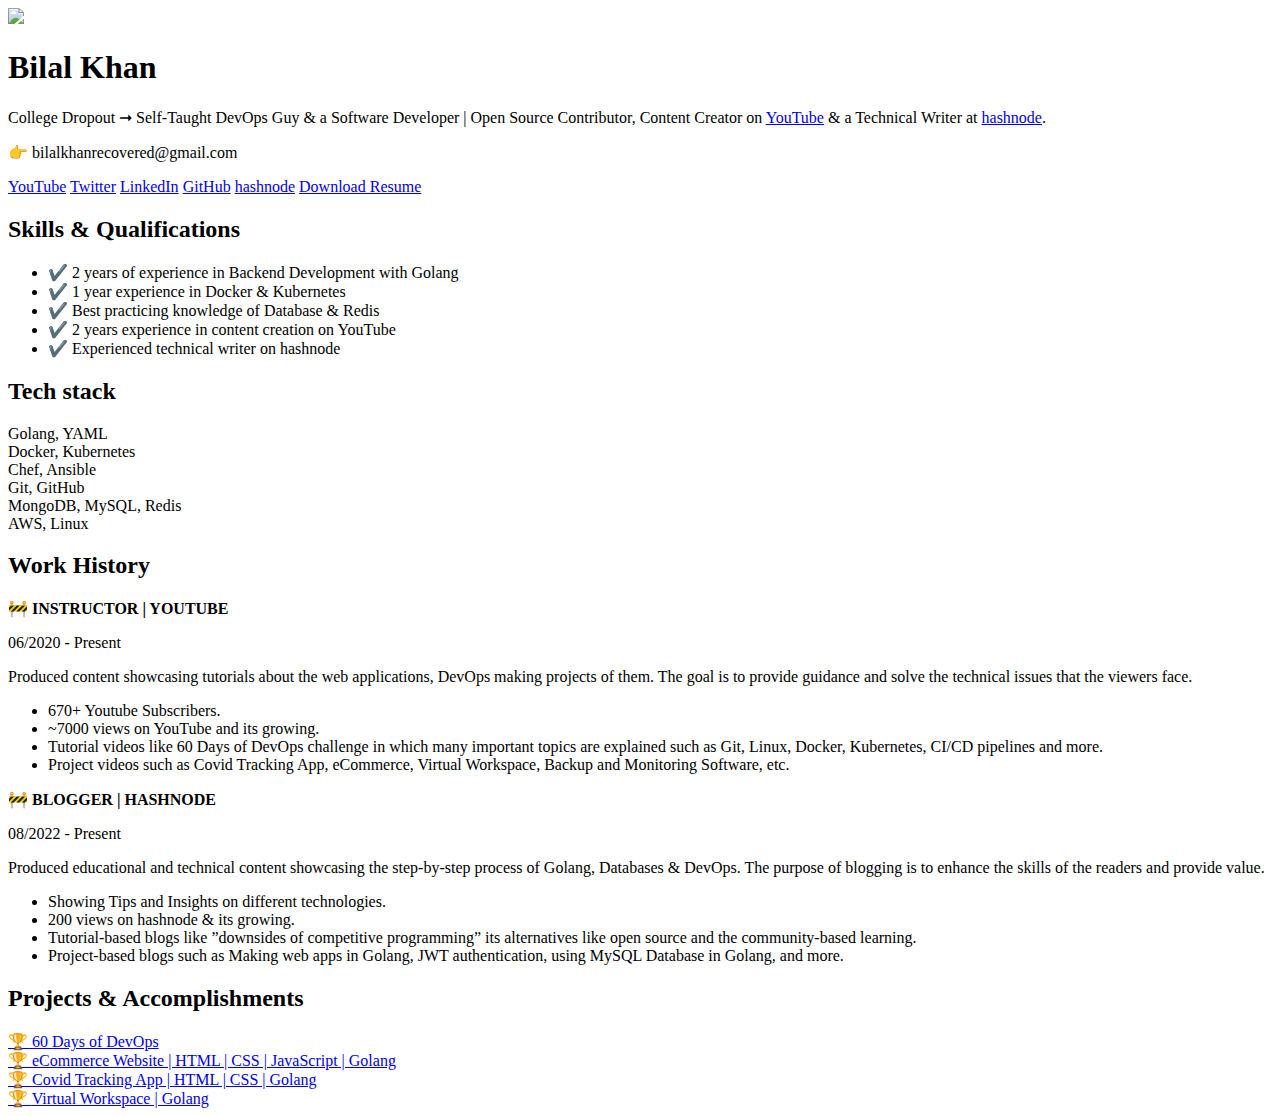
==== index.html @ 30cdf4e2 "Update some numbers." ====
<!DOCTYPE html>
<html>
    <head>
        <meta charset="utf-8">
        <meta http-equiv="X-UA-Compatible" content="IE=edge">
        <title>Bilal Khan</title>
        <link rel="icon" type="image/x-icon" href="./assets/images/7.jpg">
        <meta name="description" content="">
        <meta name="viewport" content="width=device-width, initial-scale=1">
        <link rel="stylesheet" href="./styles/main.css">
    </head>
    <body>
        <div id="container--main">

            <section id="wrapper--hero" class="section--page">
                <img id="profile-pic" src="./assets/images/7.jpg">

                <div>
                    <h1 id="user-name">Bilal Khan</h1>
                    <p id="bio">College Dropout ➞ Self-Taught DevOps Guy & a Software Developer | Open Source Contributor, Content Creator on <a href="https://www.youtube.com/channel/UCBLTfRg0Rgm4FtXkvql7DRQ" target="_blank">YouTube</a> & a Technical Writer at <a href="https://ibilalkayy.hashnode.dev/" target="_blank">hashnode</a>.</p>
                    <p id="email">👉 bilalkhanrecovered@gmail.com</p>
                </div>  
            </section>

            <section class="section--page">

                <div id="socials--list">
                    <a href="https://www.youtube.com/channel/UCBLTfRg0Rgm4FtXkvql7DRQ" target="_blank">YouTube</a>
                    <a href="https://twitter.com/ibilalkayy" target="_blank">Twitter</a>
                    <a href="https://www.linkedin.com/in/ibilalkayy" target="_blank">LinkedIn</a>
                    <a href="https://github.com/ibilalkayy" target="_blank">GitHub</a>
                    <a href="https://ibilalkayy.hashnode.dev" target="_blank">hashnode</a>
                    <a href="./assets/resume.pdf" target="_blank">Download Resume</a>
                </div>
            </section>

            <section class="section--page">
                <h2>Skills & Qualifications</h2>
                <ul id="qualifications--list">
                    <li>✔️ 2 years of experience in Backend Development with Golang</li>
                    <li>✔️ 1 year experience in Docker & Kubernetes</li>
                    <li>✔️ Best practicing knowledge of Database & Redis</li>
                    <li>✔️ 2 years experience in content creation on YouTube</li>
                    <li>✔️ Experienced technical writer on hashnode</li>
                </ul>
            </section>  

            <section class="section--page">
                <h2>Tech stack</h2>
            
                <div id="wrapper--techstack__items">
                    <div class="card--techstack"><span>Golang, YAML</span></div>
                    <div class="card--techstack"><span>Docker, Kubernetes</span></div>
                    <div class="card--techstack"><span>Chef, Ansible</span></div>
                    <div class="card--techstack"><span>Git, GitHub</span></div>
                    <div class="card--techstack"><span>MongoDB, MySQL, Redis</span></div>
                    <div class="card--techstack"><span>AWS, Linux</span></div>
                </div>
            </section> 

            <section id="work-history-wrapper" class="section--page">
                <h2>Work History</h2>
            
                <div class="line-break"></div>
            
                <div class="card--work-history">
                    <strong>🚧 INSTRUCTOR | YOUTUBE</strong>
                    <p>06/2020 - Present</p>
                    <p>Produced content showcasing tutorials about the web applications, DevOps making projects of them. The goal is to provide guidance and solve the technical issues that the viewers face.</p>
                    <ul>
                        <li>670+ Youtube Subscribers.</li>
                        <li>~7000 views on YouTube and its growing.</li>
                        <li>Tutorial videos like 60 Days of DevOps challenge in which many important topics are explained such as Git, Linux, Docker, Kubernetes, CI/CD pipelines and more.</li>
                        <li>Project videos such as Covid Tracking App, eCommerce, Virtual Workspace, Backup and Monitoring Software, etc. </li>
                    </ul>
                </div>
            
                <div class="line-break"></div>
            
                <div class="card--work-history">
                    <strong>🚧 BLOGGER | HASHNODE</strong>
                    <p>08/2022 - Present</p>
                    <p>Produced educational and technical content showcasing the step-by-step process of Golang, Databases & DevOps. The purpose of blogging is to enhance the skills of the readers and provide value.</p>
                    <ul>
                        <li>Showing Tips and Insights on different technologies.</li>
                        <li>200 views on hashnode & its growing.</li>
                        <li>Tutorial-based blogs like ”downsides of competitive programming” its alternatives like open source and the community-based learning.</li>
                        <li>Project-based blogs such as Making web apps in Golang, JWT authentication, using MySQL Database in Golang, and more.</li>
                    </ul>
                </div>
            
            </section>  
            
            <section class="section--page">
                <h2>Projects & Accomplishments</h2>
            
                <div class="card--project">
                    <a href="project1.html" ><span>🏆 </span>60 Days of DevOps</a>
                </div>

                <div class="card--project">
                    <a href="project2.html"><span>🏆 </span>eCommerce Website | HTML | CSS | JavaScript | Golang</a>
                </div>
            
                <div class="card--project">
                    <a href="project3.html" ><span>🏆 </span>Covid Tracking App | HTML | CSS | Golang</a>
                </div>

                <div class="card--project">
                    <a href="project4.html" ><span>🏆 </span>Virtual Workspace | Golang</a>
                </div>
            </section>            
        </div>

    </body>
</html>
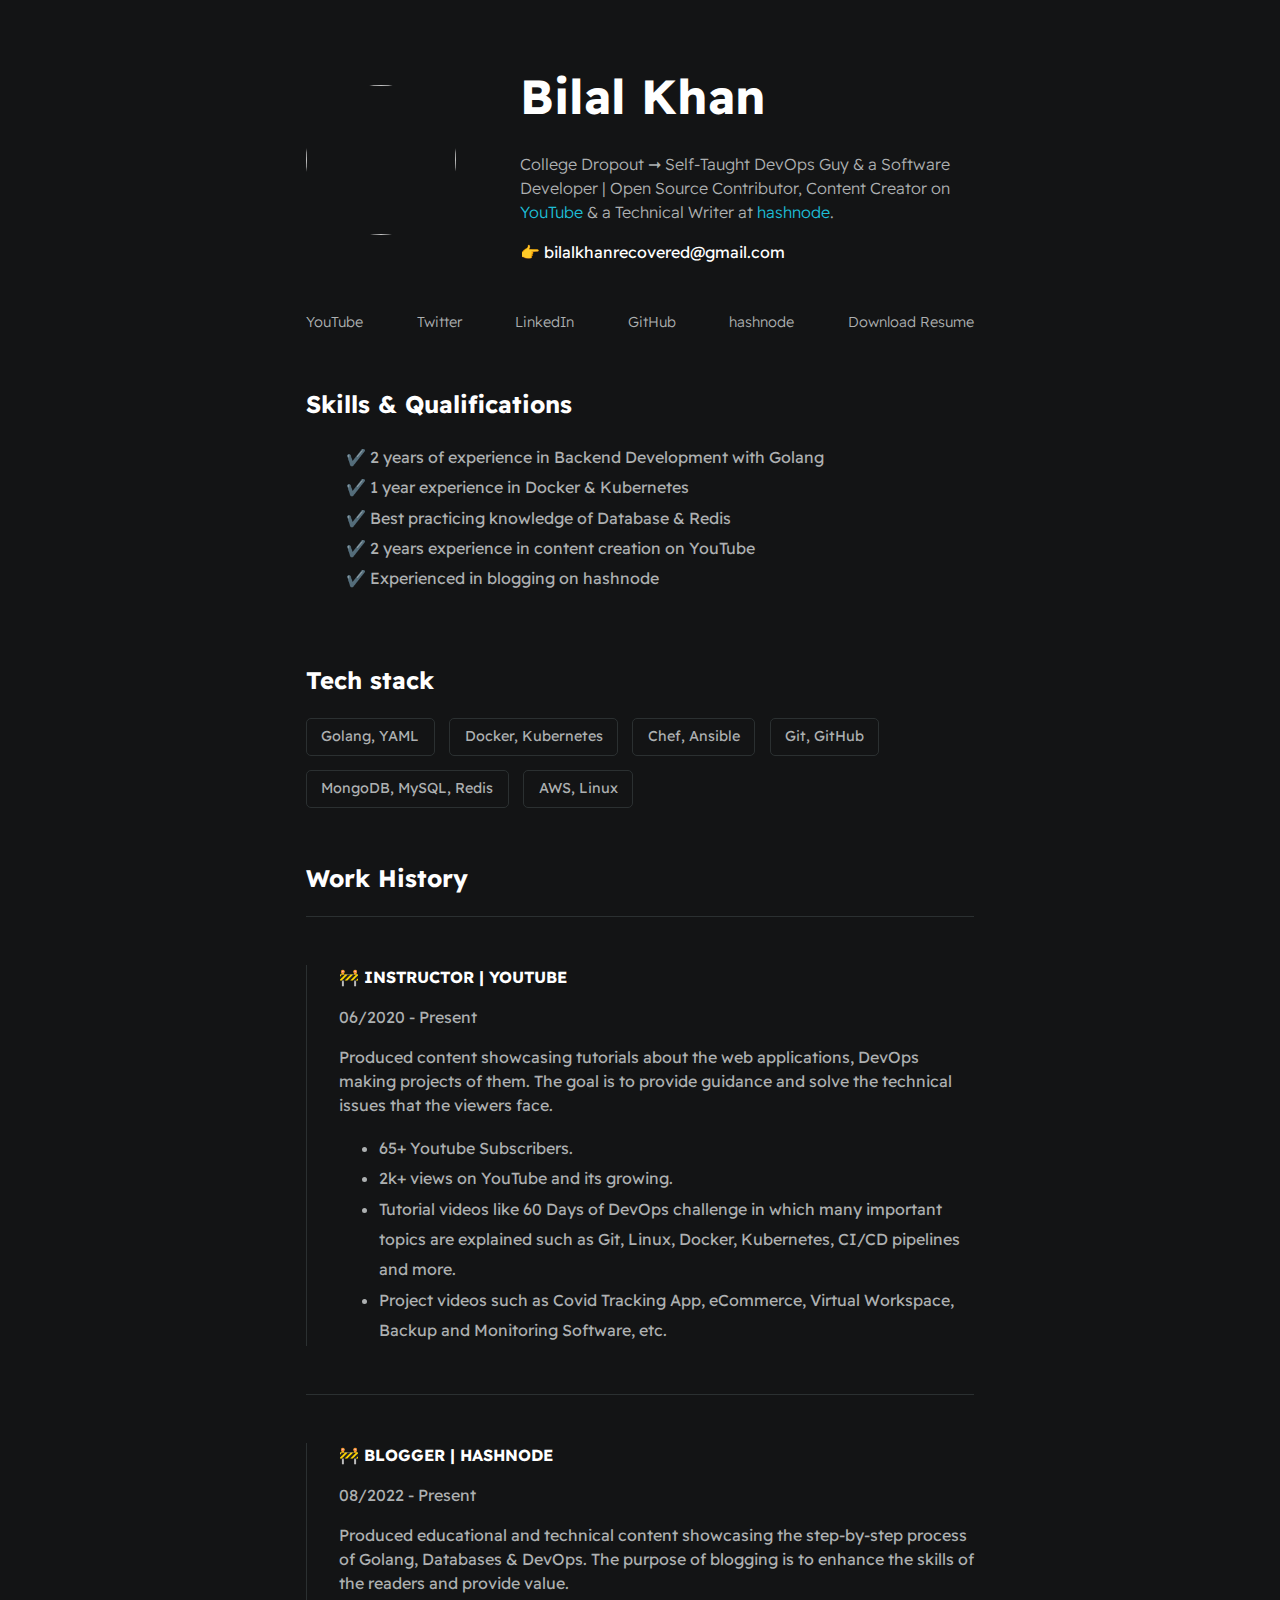
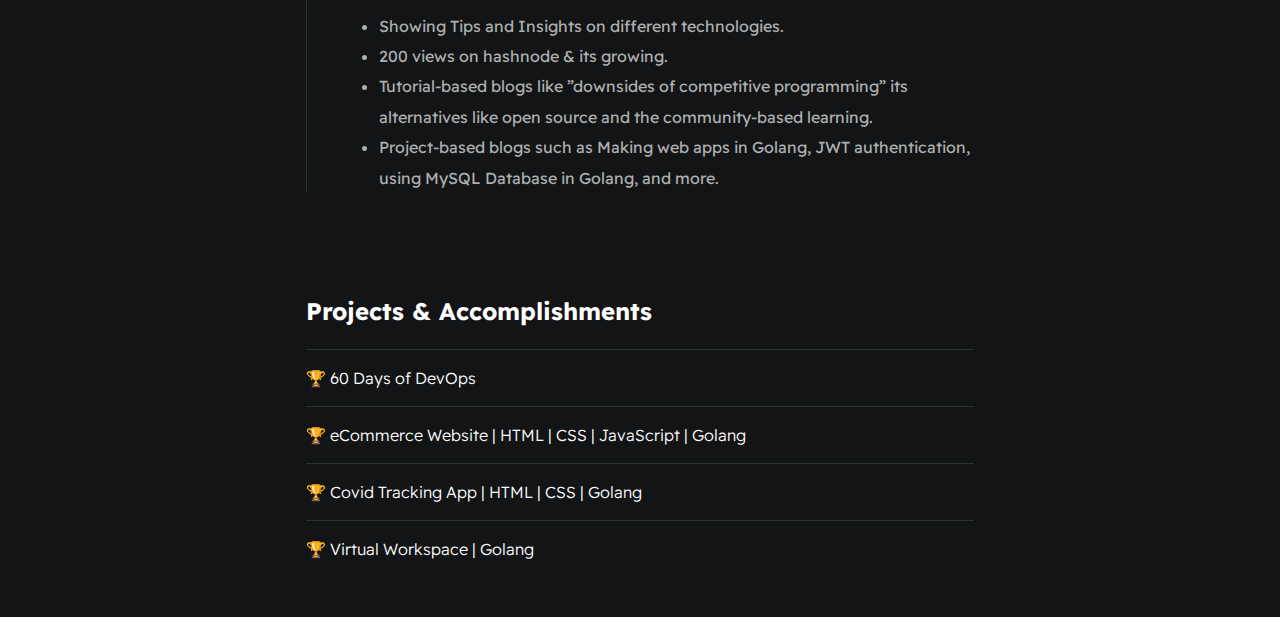
==== commit e58332fa: "Added to the git" ====
--- a/index.html
+++ b/index.html
@@ -1,116 +1,116 @@
-<!DOCTYPE html>
-<html>
-    <head>
-        <meta charset="utf-8">
-        <meta http-equiv="X-UA-Compatible" content="IE=edge">
-        <title>Bilal Khan</title>
-        <link rel="icon" type="image/x-icon" href="./assets/images/7.jpg">
-        <meta name="description" content="">
-        <meta name="viewport" content="width=device-width, initial-scale=1">
-        <link rel="stylesheet" href="./styles/main.css">
-    </head>
-    <body>
-        <div id="container--main">
-
-            <section id="wrapper--hero" class="section--page">
-                <img id="profile-pic" src="./assets/images/7.jpg">
-
-                <div>
-                    <h1 id="user-name">Bilal Khan</h1>
-                    <p id="bio">College Dropout ➞ Self-Taught DevOps Guy & a Software Developer | Open Source Contributor, Content Creator on <a href="https://www.youtube.com/channel/UCBLTfRg0Rgm4FtXkvql7DRQ" target="_blank">YouTube</a> & a Technical Writer at <a href="https://ibilalkayy.hashnode.dev/" target="_blank">hashnode</a>.</p>
-                    <p id="email">👉 bilalkhanrecovered@gmail.com</p>
-                </div>  
-            </section>
-
-            <section class="section--page">
-
-                <div id="socials--list">
-                    <a href="https://www.youtube.com/channel/UCBLTfRg0Rgm4FtXkvql7DRQ" target="_blank">YouTube</a>
-                    <a href="https://twitter.com/ibilalkayy" target="_blank">Twitter</a>
-                    <a href="https://www.linkedin.com/in/ibilalkayy" target="_blank">LinkedIn</a>
-                    <a href="https://github.com/ibilalkayy" target="_blank">GitHub</a>
-                    <a href="https://ibilalkayy.hashnode.dev" target="_blank">hashnode</a>
-                    <a href="./assets/resume.pdf" target="_blank">Download Resume</a>
-                </div>
-            </section>
-
-            <section class="section--page">
-                <h2>Skills & Qualifications</h2>
-                <ul id="qualifications--list">
-                    <li>✔️ 2 years of experience in Backend Development with Golang</li>
-                    <li>✔️ 1 year experience in Docker & Kubernetes</li>
-                    <li>✔️ Best practicing knowledge of Database & Redis</li>
-                    <li>✔️ 2 years experience in content creation on YouTube</li>
-                    <li>✔️ Experienced technical writer on hashnode</li>
-                </ul>
-            </section>  
-
-            <section class="section--page">
-                <h2>Tech stack</h2>
-            
-                <div id="wrapper--techstack__items">
-                    <div class="card--techstack"><span>Golang, YAML</span></div>
-                    <div class="card--techstack"><span>Docker, Kubernetes</span></div>
-                    <div class="card--techstack"><span>Chef, Ansible</span></div>
-                    <div class="card--techstack"><span>Git, GitHub</span></div>
-                    <div class="card--techstack"><span>MongoDB, MySQL, Redis</span></div>
-                    <div class="card--techstack"><span>AWS, Linux</span></div>
-                </div>
-            </section> 
-
-            <section id="work-history-wrapper" class="section--page">
-                <h2>Work History</h2>
-            
-                <div class="line-break"></div>
-            
-                <div class="card--work-history">
-                    <strong>🚧 INSTRUCTOR | YOUTUBE</strong>
-                    <p>06/2020 - Present</p>
-                    <p>Produced content showcasing tutorials about the web applications, DevOps making projects of them. The goal is to provide guidance and solve the technical issues that the viewers face.</p>
-                    <ul>
-                        <li>670+ Youtube Subscribers.</li>
-                        <li>~7000 views on YouTube and its growing.</li>
-                        <li>Tutorial videos like 60 Days of DevOps challenge in which many important topics are explained such as Git, Linux, Docker, Kubernetes, CI/CD pipelines and more.</li>
-                        <li>Project videos such as Covid Tracking App, eCommerce, Virtual Workspace, Backup and Monitoring Software, etc. </li>
-                    </ul>
-                </div>
-            
-                <div class="line-break"></div>
-            
-                <div class="card--work-history">
-                    <strong>🚧 BLOGGER | HASHNODE</strong>
-                    <p>08/2022 - Present</p>
-                    <p>Produced educational and technical content showcasing the step-by-step process of Golang, Databases & DevOps. The purpose of blogging is to enhance the skills of the readers and provide value.</p>
-                    <ul>
-                        <li>Showing Tips and Insights on different technologies.</li>
-                        <li>200 views on hashnode & its growing.</li>
-                        <li>Tutorial-based blogs like ”downsides of competitive programming” its alternatives like open source and the community-based learning.</li>
-                        <li>Project-based blogs such as Making web apps in Golang, JWT authentication, using MySQL Database in Golang, and more.</li>
-                    </ul>
-                </div>
-            
-            </section>  
-            
-            <section class="section--page">
-                <h2>Projects & Accomplishments</h2>
-            
-                <div class="card--project">
-                    <a href="project1.html" ><span>🏆 </span>60 Days of DevOps</a>
-                </div>
-
-                <div class="card--project">
-                    <a href="project2.html"><span>🏆 </span>eCommerce Website | HTML | CSS | JavaScript | Golang</a>
-                </div>
-            
-                <div class="card--project">
-                    <a href="project3.html" ><span>🏆 </span>Covid Tracking App | HTML | CSS | Golang</a>
-                </div>
-
-                <div class="card--project">
-                    <a href="project4.html" ><span>🏆 </span>Virtual Workspace | Golang</a>
-                </div>
-            </section>            
-        </div>
-
-    </body>
-</html>
+<!DOCTYPE html>
+<html>
+    <head>
+        <meta charset="utf-8">
+        <meta http-equiv="X-UA-Compatible" content="IE=edge">
+        <title>Bilal Khan</title>
+        <link rel="icon" type="image/x-icon" href="./assets/images/7.jpg">
+        <meta name="description" content="">
+        <meta name="viewport" content="width=device-width, initial-scale=1">
+        <link rel="stylesheet" href="./styles/main.css">
+    </head>
+    <body>
+        <div id="container--main">
+
+            <section id="wrapper--hero" class="section--page">
+                <img id="profile-pic" src="./assets/images/7.jpg">
+
+                <div>
+                    <h1 id="user-name">Bilal Khan</h1>
+                    <p id="bio">College Dropout ➞ Self-Taught DevOps Guy & a Software Developer | Open Source Contributor, Content Creator on <a href="https://www.youtube.com/channel/UCBLTfRg0Rgm4FtXkvql7DRQ" target="_blank">YouTube</a> & a Technical Writer at <a href="https://ibilalkayy.hashnode.dev/" target="_blank">hashnode</a>.</p>
+                    <p id="email">👉 bilalkhanrecovered@gmail.com</p>
+                </div>  
+            </section>
+
+            <section class="section--page">
+
+                <div id="socials--list">
+                    <a href="https://www.youtube.com/channel/UCBLTfRg0Rgm4FtXkvql7DRQ" target="_blank">YouTube</a>
+                    <a href="https://twitter.com/ibilalkayy" target="_blank">Twitter</a>
+                    <a href="https://www.linkedin.com/in/ibilalkayy" target="_blank">LinkedIn</a>
+                    <a href="https://github.com/ibilalkayy" target="_blank">GitHub</a>
+                    <a href="https://ibilalkayy.hashnode.dev" target="_blank">hashnode</a>
+                    <a href="./assets/resume.pdf" target="_blank">Download Resume</a>
+                </div>
+            </section>
+
+            <section class="section--page">
+                <h2>Skills & Qualifications</h2>
+                <ul id="qualifications--list">
+                    <li>✔️ 2 years of experience in Backend Development with Golang</li>
+                    <li>✔️ 1 year experience in Docker & Kubernetes</li>
+                    <li>✔️ Best practicing knowledge of Database & Redis</li>
+                    <li>✔️ 2 years experience in content creation on YouTube</li>
+                    <li>✔️ Experienced in blogging on hashnode</li>
+                </ul>
+            </section>  
+
+            <section class="section--page">
+                <h2>Tech stack</h2>
+            
+                <div id="wrapper--techstack__items">
+                    <div class="card--techstack"><span>Golang, YAML</span></div>
+                    <div class="card--techstack"><span>Docker, Kubernetes</span></div>
+                    <div class="card--techstack"><span>Chef, Ansible</span></div>
+                    <div class="card--techstack"><span>Git, GitHub</span></div>
+                    <div class="card--techstack"><span>MongoDB, MySQL, Redis</span></div>
+                    <div class="card--techstack"><span>AWS, Linux</span></div>
+                </div>
+            </section> 
+
+            <section id="work-history-wrapper" class="section--page">
+                <h2>Work History</h2>
+            
+                <div class="line-break"></div>
+            
+                <div class="card--work-history">
+                    <strong>🚧 INSTRUCTOR | YOUTUBE</strong>
+                    <p>06/2020 - Present</p>
+                    <p>Produced content showcasing tutorials about the web applications, DevOps making projects of them. The goal is to provide guidance and solve the technical issues that the viewers face.</p>
+                    <ul>
+                        <li>65+ Youtube Subscribers.</li>
+                        <li>2k+ views on YouTube and its growing.</li>
+                        <li>Tutorial videos like 60 Days of DevOps challenge in which many important topics are explained such as Git, Linux, Docker, Kubernetes, CI/CD pipelines and more.</li>
+                        <li>Project videos such as Covid Tracking App, eCommerce, Virtual Workspace, Backup and Monitoring Software, etc. </li>
+                    </ul>
+                </div>
+            
+                <div class="line-break"></div>
+            
+                <div class="card--work-history">
+                    <strong>🚧 BLOGGER | HASHNODE</strong>
+                    <p>08/2022 - Present</p>
+                    <p>Produced educational and technical content showcasing the step-by-step process of Golang, Databases & DevOps. The purpose of blogging is to enhance the skills of the readers and provide value.</p>
+                    <ul>
+                        <li>Showing Tips and Insights on different technologies.</li>
+                        <li>200 views on hashnode & its growing.</li>
+                        <li>Tutorial-based blogs like ”downsides of competitive programming” its alternatives like open source and the community-based learning.</li>
+                        <li>Project-based blogs such as Making web apps in Golang, JWT authentication, using MySQL Database in Golang, and more.</li>
+                    </ul>
+                </div>
+            
+            </section>  
+            
+            <section class="section--page">
+                <h2>Projects & Accomplishments</h2>
+            
+                <div class="card--project">
+                    <a href="project1.html" ><span>🏆 </span>60 Days of DevOps</a>
+                </div>
+
+                <div class="card--project">
+                    <a href="project2.html"><span>🏆 </span>eCommerce Website | HTML | CSS | JavaScript | Golang</a>
+                </div>
+            
+                <div class="card--project">
+                    <a href="project3.html" ><span>🏆 </span>Covid Tracking App | HTML | CSS | Golang</a>
+                </div>
+
+                <div class="card--project">
+                    <a href="project4.html" ><span>🏆 </span>Virtual Workspace | Golang</a>
+                </div>
+            </section>            
+        </div>
+
+    </body>
+</html>
--- a/styles/main.css
+++ b/styles/main.css
@@ -0,0 +1,173 @@
+@import url('https://fonts.googleapis.com/css2?family=Readex+Pro:wght@300;400;500;600;700&display=swap');
+
+:root{
+    --mainTextColor-dark:#fff;
+    --secondaryTextColor-dark:#adb0b1;
+    --mainLinkColor-dark:rgb(30, 190,214);
+    --mainBorderColor-dark:#2b3031;
+    --mainBgColor-dark:#131415;
+
+    --mainTextColor:var(--mainTextColor-dark);
+    --secondaryTextColor:var(--secondaryTextColor-dark);
+    --mainLinkColor:var(--mainLinkColor-dark);
+    --mainBorderColor:var(--mainBorderColor-dark);
+    --mainBgColor:var(--mainBgColor-dark)
+}
+
+*{
+    font-family: 'Readex Pro';
+    line-height: 1.5em;
+    box-sizing: border-box;
+    color: var(--mainTextColor);
+
+}
+
+body{
+    background-color: var(--mainBgColor);            
+}
+
+p, span, li{
+    color: var(--secondaryTextColor);
+    font-size: 1em;
+}
+
+a{
+    text-decoration: none;
+    color: var(--mainLinkColor);
+    font-weight: 500;
+}
+
+li{
+    line-height: 1.9em;
+}
+
+#container--main{
+    max-width: 700px;
+    margin: 0 auto;
+    padding: 1em;
+}
+
+.section--page{
+    padding-top: 1em;
+    padding-bottom: 1em;
+}
+
+#wrapper--hero{
+    display: flex;
+    align-items: center;
+    gap: 4em;
+}
+
+#bio, a{
+    font-weight: 300;
+}
+
+#user-name{
+    font-size: 48px;
+    line-height: 1em;
+}
+
+#profile-pic{
+    width: 150px;
+    height: 150px;
+    object-fit: cover;
+    border-radius: 50%;
+}
+
+#email{
+    color: var(--mainTextColor);
+}
+
+#socials--list{
+    display: flex;
+    justify-content: space-between;
+    column-gap: 1em;
+    flex-wrap: wrap;
+}
+
+#socials--list a{
+    font-weight: 300;
+    color: var(--secondaryTextColor);
+    font-size: 0.9em;
+    transition: 0.3s;
+}
+
+#socials--list a:hover{
+    font-weight: 100;
+    color: var(--mainLinkColor);
+    font-size: 0.9em;
+}
+
+#qualifications--list{
+    list-style: none;
+}
+
+#wrapper--techstack__items{
+    display: flex;
+    flex-wrap: wrap;
+    gap: 1em;
+    font-size: 0.9em;
+}
+
+.card--techstack{
+    border: 1px solid var(--mainBorderColor);
+    border-radius: 5px;
+    padding: 0.5em 1em;
+    align-items: center;
+}
+
+.card--work-history{
+    border-left: 1px solid var(--mainBorderColor);
+    margin-top: 3em;
+    margin-bottom: 3em;
+    padding-left: 2em;
+}
+
+.line-break{
+    background-color: var(--mainBorderColor);
+    height: 1px;
+}
+
+.card--project{
+    padding-top: 1em;
+    padding-bottom: 1em;
+    border-top: 1px solid var(--mainBorderColor);
+}
+
+.card--project a{
+    color: var(--mainTextColor);
+
+    transition: 0.3s;
+}
+
+.card--project a:hover{
+    color: rgb(30, 190,214);
+
+}
+
+@media(max-width:600px){
+
+    .section--page{
+        padding-top: 1em;
+        padding-bottom: 1em;
+    }
+
+    #wrapper--hero{
+        gap: 1em;
+        flex-direction: column;
+    }
+
+    #profile-pic{
+        width: 200px;
+        height: 200px;
+    }
+
+
+    .card--work-history{
+        border-left: none;
+        padding-left: 0;
+    }
+}
+
+
+
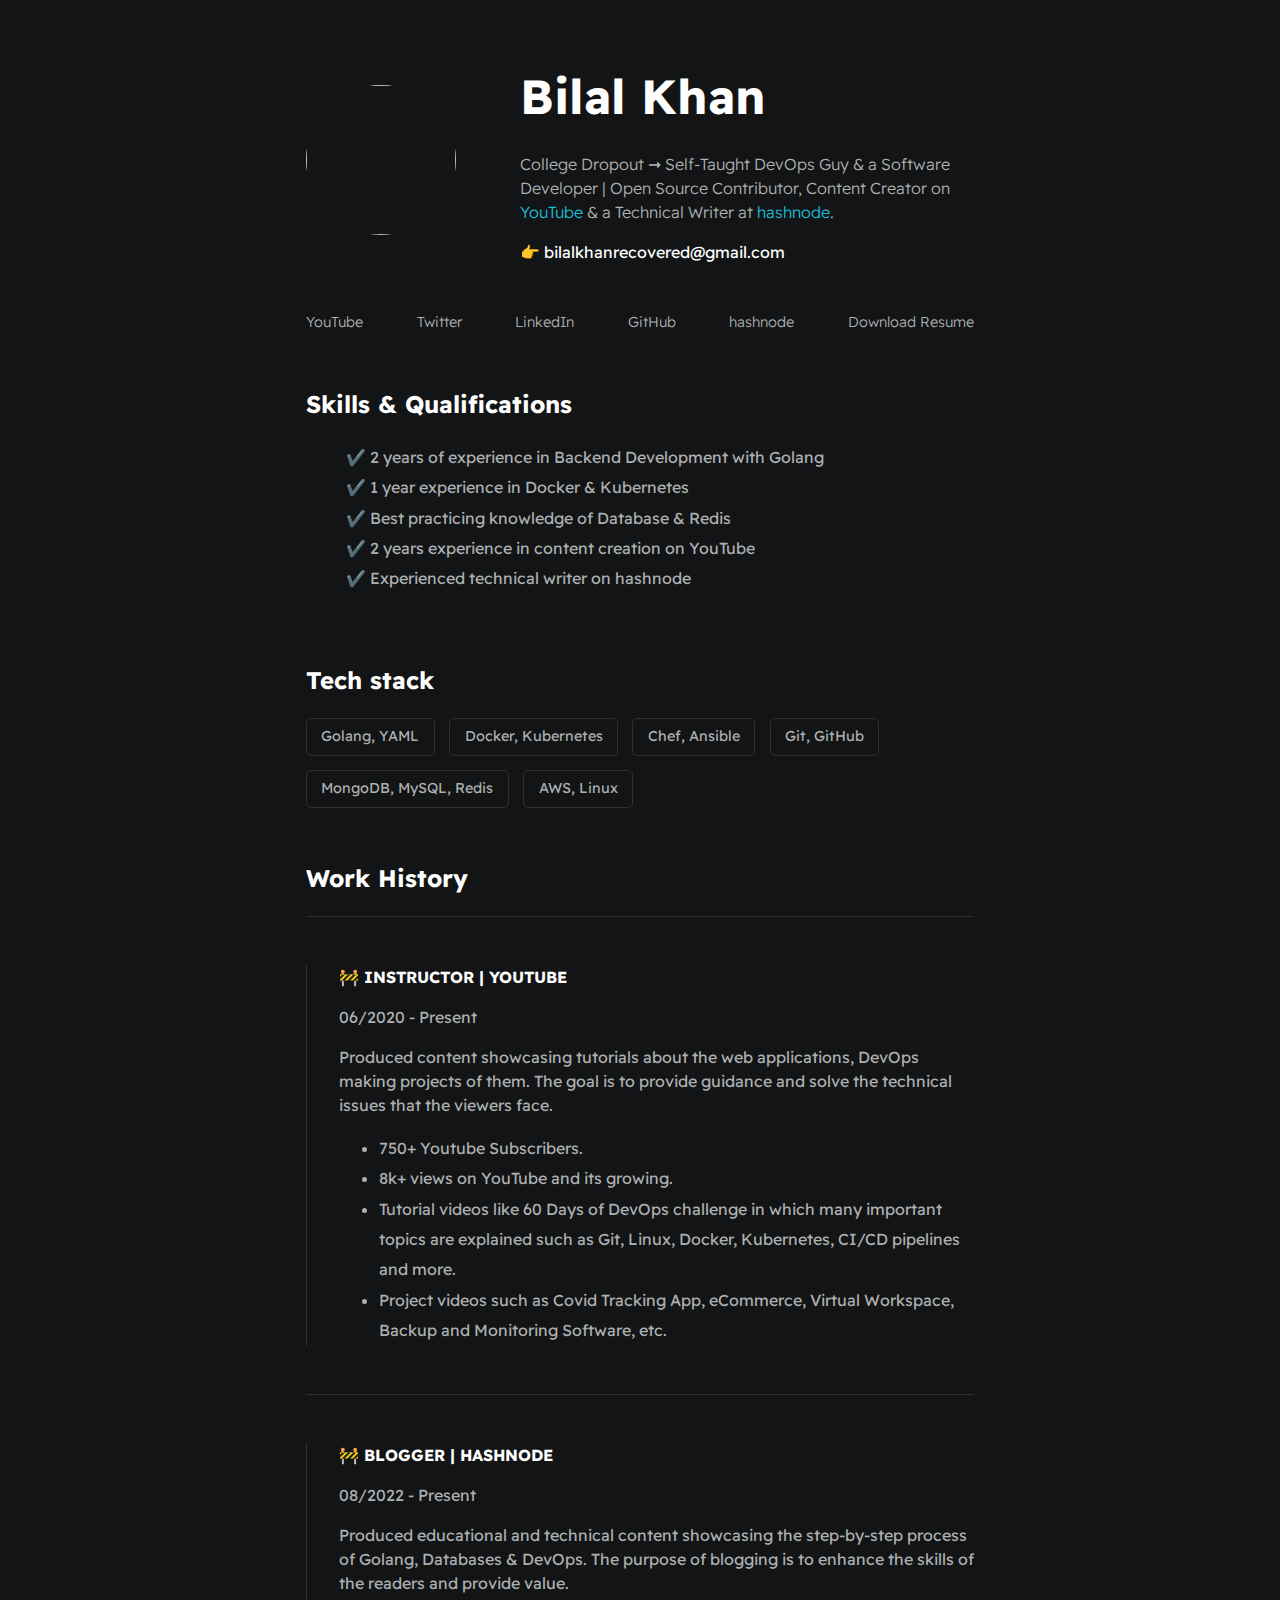
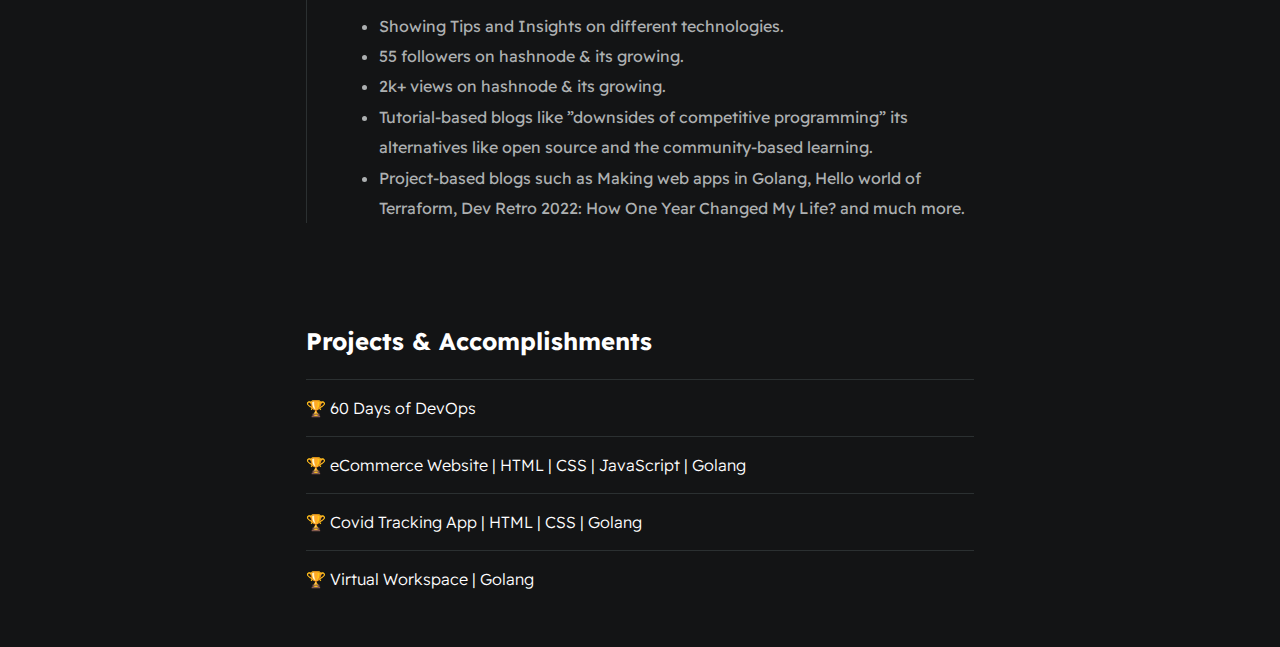
==== commit cdaa4df0: "Resume is modified" ====
--- a/index.html
+++ b/index.html
@@ -1,116 +1,117 @@
-<!DOCTYPE html>
-<html>
-    <head>
-        <meta charset="utf-8">
-        <meta http-equiv="X-UA-Compatible" content="IE=edge">
-        <title>Bilal Khan</title>
-        <link rel="icon" type="image/x-icon" href="./assets/images/7.jpg">
-        <meta name="description" content="">
-        <meta name="viewport" content="width=device-width, initial-scale=1">
-        <link rel="stylesheet" href="./styles/main.css">
-    </head>
-    <body>
-        <div id="container--main">
-
-            <section id="wrapper--hero" class="section--page">
-                <img id="profile-pic" src="./assets/images/7.jpg">
-
-                <div>
-                    <h1 id="user-name">Bilal Khan</h1>
-                    <p id="bio">College Dropout ➞ Self-Taught DevOps Guy & a Software Developer | Open Source Contributor, Content Creator on <a href="https://www.youtube.com/channel/UCBLTfRg0Rgm4FtXkvql7DRQ" target="_blank">YouTube</a> & a Technical Writer at <a href="https://ibilalkayy.hashnode.dev/" target="_blank">hashnode</a>.</p>
-                    <p id="email">👉 bilalkhanrecovered@gmail.com</p>
-                </div>  
-            </section>
-
-            <section class="section--page">
-
-                <div id="socials--list">
-                    <a href="https://www.youtube.com/channel/UCBLTfRg0Rgm4FtXkvql7DRQ" target="_blank">YouTube</a>
-                    <a href="https://twitter.com/ibilalkayy" target="_blank">Twitter</a>
-                    <a href="https://www.linkedin.com/in/ibilalkayy" target="_blank">LinkedIn</a>
-                    <a href="https://github.com/ibilalkayy" target="_blank">GitHub</a>
-                    <a href="https://ibilalkayy.hashnode.dev" target="_blank">hashnode</a>
-                    <a href="./assets/resume.pdf" target="_blank">Download Resume</a>
-                </div>
-            </section>
-
-            <section class="section--page">
-                <h2>Skills & Qualifications</h2>
-                <ul id="qualifications--list">
-                    <li>✔️ 2 years of experience in Backend Development with Golang</li>
-                    <li>✔️ 1 year experience in Docker & Kubernetes</li>
-                    <li>✔️ Best practicing knowledge of Database & Redis</li>
-                    <li>✔️ 2 years experience in content creation on YouTube</li>
-                    <li>✔️ Experienced in blogging on hashnode</li>
-                </ul>
-            </section>  
-
-            <section class="section--page">
-                <h2>Tech stack</h2>
-            
-                <div id="wrapper--techstack__items">
-                    <div class="card--techstack"><span>Golang, YAML</span></div>
-                    <div class="card--techstack"><span>Docker, Kubernetes</span></div>
-                    <div class="card--techstack"><span>Chef, Ansible</span></div>
-                    <div class="card--techstack"><span>Git, GitHub</span></div>
-                    <div class="card--techstack"><span>MongoDB, MySQL, Redis</span></div>
-                    <div class="card--techstack"><span>AWS, Linux</span></div>
-                </div>
-            </section> 
-
-            <section id="work-history-wrapper" class="section--page">
-                <h2>Work History</h2>
-            
-                <div class="line-break"></div>
-            
-                <div class="card--work-history">
-                    <strong>🚧 INSTRUCTOR | YOUTUBE</strong>
-                    <p>06/2020 - Present</p>
-                    <p>Produced content showcasing tutorials about the web applications, DevOps making projects of them. The goal is to provide guidance and solve the technical issues that the viewers face.</p>
-                    <ul>
-                        <li>65+ Youtube Subscribers.</li>
-                        <li>2k+ views on YouTube and its growing.</li>
-                        <li>Tutorial videos like 60 Days of DevOps challenge in which many important topics are explained such as Git, Linux, Docker, Kubernetes, CI/CD pipelines and more.</li>
-                        <li>Project videos such as Covid Tracking App, eCommerce, Virtual Workspace, Backup and Monitoring Software, etc. </li>
-                    </ul>
-                </div>
-            
-                <div class="line-break"></div>
-            
-                <div class="card--work-history">
-                    <strong>🚧 BLOGGER | HASHNODE</strong>
-                    <p>08/2022 - Present</p>
-                    <p>Produced educational and technical content showcasing the step-by-step process of Golang, Databases & DevOps. The purpose of blogging is to enhance the skills of the readers and provide value.</p>
-                    <ul>
-                        <li>Showing Tips and Insights on different technologies.</li>
-                        <li>200 views on hashnode & its growing.</li>
-                        <li>Tutorial-based blogs like ”downsides of competitive programming” its alternatives like open source and the community-based learning.</li>
-                        <li>Project-based blogs such as Making web apps in Golang, JWT authentication, using MySQL Database in Golang, and more.</li>
-                    </ul>
-                </div>
-            
-            </section>  
-            
-            <section class="section--page">
-                <h2>Projects & Accomplishments</h2>
-            
-                <div class="card--project">
-                    <a href="project1.html" ><span>🏆 </span>60 Days of DevOps</a>
-                </div>
-
-                <div class="card--project">
-                    <a href="project2.html"><span>🏆 </span>eCommerce Website | HTML | CSS | JavaScript | Golang</a>
-                </div>
-            
-                <div class="card--project">
-                    <a href="project3.html" ><span>🏆 </span>Covid Tracking App | HTML | CSS | Golang</a>
-                </div>
-
-                <div class="card--project">
-                    <a href="project4.html" ><span>🏆 </span>Virtual Workspace | Golang</a>
-                </div>
-            </section>            
-        </div>
-
-    </body>
-</html>
+<!DOCTYPE html>
+<html>
+    <head>
+        <meta charset="utf-8">
+        <meta http-equiv="X-UA-Compatible" content="IE=edge">
+        <title>Bilal Khan</title>
+        <link rel="icon" type="image/x-icon" href="./assets/images/7.jpg">
+        <meta name="description" content="">
+        <meta name="viewport" content="width=device-width, initial-scale=1">
+        <link rel="stylesheet" href="./styles/main.css">
+    </head>
+    <body>
+        <div id="container--main">
+
+            <section id="wrapper--hero" class="section--page">
+                <img id="profile-pic" src="./assets/images/7.jpg">
+
+                <div>
+                    <h1 id="user-name">Bilal Khan</h1>
+                    <p id="bio">College Dropout ➞ Self-Taught DevOps Guy & a Software Developer | Open Source Contributor, Content Creator on <a href="https://www.youtube.com/channel/UCBLTfRg0Rgm4FtXkvql7DRQ" target="_blank">YouTube</a> & a Technical Writer at <a href="https://ibilalkayy.hashnode.dev/" target="_blank">hashnode</a>.</p>
+                    <p id="email">👉 bilalkhanrecovered@gmail.com</p>
+                </div>  
+            </section>
+
+            <section class="section--page">
+
+                <div id="socials--list">
+                    <a href="https://www.youtube.com/channel/UCBLTfRg0Rgm4FtXkvql7DRQ" target="_blank">YouTube</a>
+                    <a href="https://twitter.com/ibilalkayy" target="_blank">Twitter</a>
+                    <a href="https://www.linkedin.com/in/ibilalkayy" target="_blank">LinkedIn</a>
+                    <a href="https://github.com/ibilalkayy" target="_blank">GitHub</a>
+                    <a href="https://ibilalkayy.hashnode.dev" target="_blank">hashnode</a>
+                    <a href="./assets/resume.pdf" target="_blank">Download Resume</a>
+                </div>
+            </section>
+
+            <section class="section--page">
+                <h2>Skills & Qualifications</h2>
+                <ul id="qualifications--list">
+                    <li>✔️ 2 years of experience in Backend Development with Golang</li>
+                    <li>✔️ 1 year experience in Docker & Kubernetes</li>
+                    <li>✔️ Best practicing knowledge of Database & Redis</li>
+                    <li>✔️ 2 years experience in content creation on YouTube</li>
+                    <li>✔️ Experienced technical writer on hashnode</li>
+                </ul>
+            </section>  
+
+            <section class="section--page">
+                <h2>Tech stack</h2>
+            
+                <div id="wrapper--techstack__items">
+                    <div class="card--techstack"><span>Golang, YAML</span></div>
+                    <div class="card--techstack"><span>Docker, Kubernetes</span></div>
+                    <div class="card--techstack"><span>Chef, Ansible</span></div>
+                    <div class="card--techstack"><span>Git, GitHub</span></div>
+                    <div class="card--techstack"><span>MongoDB, MySQL, Redis</span></div>
+                    <div class="card--techstack"><span>AWS, Linux</span></div>
+                </div>
+            </section> 
+
+            <section id="work-history-wrapper" class="section--page">
+                <h2>Work History</h2>
+            
+                <div class="line-break"></div>
+            
+                <div class="card--work-history">
+                    <strong>🚧 INSTRUCTOR | YOUTUBE</strong>
+                    <p>06/2020 - Present</p>
+                    <p>Produced content showcasing tutorials about the web applications, DevOps making projects of them. The goal is to provide guidance and solve the technical issues that the viewers face.</p>
+                    <ul>
+                        <li>750+ Youtube Subscribers.</li>
+                        <li>8k+ views on YouTube and its growing.</li>
+                        <li>Tutorial videos like 60 Days of DevOps challenge in which many important topics are explained such as Git, Linux, Docker, Kubernetes, CI/CD pipelines and more.</li>
+                        <li>Project videos such as Covid Tracking App, eCommerce, Virtual Workspace, Backup and Monitoring Software, etc. </li>
+                    </ul>
+                </div>
+            
+                <div class="line-break"></div>
+            
+                <div class="card--work-history">
+                    <strong>🚧 BLOGGER | HASHNODE</strong>
+                    <p>08/2022 - Present</p>
+                    <p>Produced educational and technical content showcasing the step-by-step process of Golang, Databases & DevOps. The purpose of blogging is to enhance the skills of the readers and provide value.</p>
+                    <ul>
+                        <li>Showing Tips and Insights on different technologies.</li>
+                        <li>55 followers on hashnode & its growing.</li>
+                        <li>2k+ views on hashnode & its growing.</li>
+                        <li>Tutorial-based blogs like ”downsides of competitive programming” its alternatives like open source and the community-based learning.</li>
+                        <li>Project-based blogs such as Making web apps in Golang, Hello world of Terraform, Dev Retro 2022: How One Year Changed My Life? and much more.</li>
+                    </ul>
+                </div>
+            
+            </section>  
+            
+            <section class="section--page">
+                <h2>Projects & Accomplishments</h2>
+            
+                <div class="card--project">
+                    <a href="project1.html" ><span>🏆 </span>60 Days of DevOps</a>
+                </div>
+
+                <div class="card--project">
+                    <a href="project2.html"><span>🏆 </span>eCommerce Website | HTML | CSS | JavaScript | Golang</a>
+                </div>
+            
+                <div class="card--project">
+                    <a href="project3.html" ><span>🏆 </span>Covid Tracking App | HTML | CSS | Golang</a>
+                </div>
+
+                <div class="card--project">
+                    <a href="project4.html" ><span>🏆 </span>Virtual Workspace | Golang</a>
+                </div>
+            </section>            
+        </div>
+
+    </body>
+</html>
